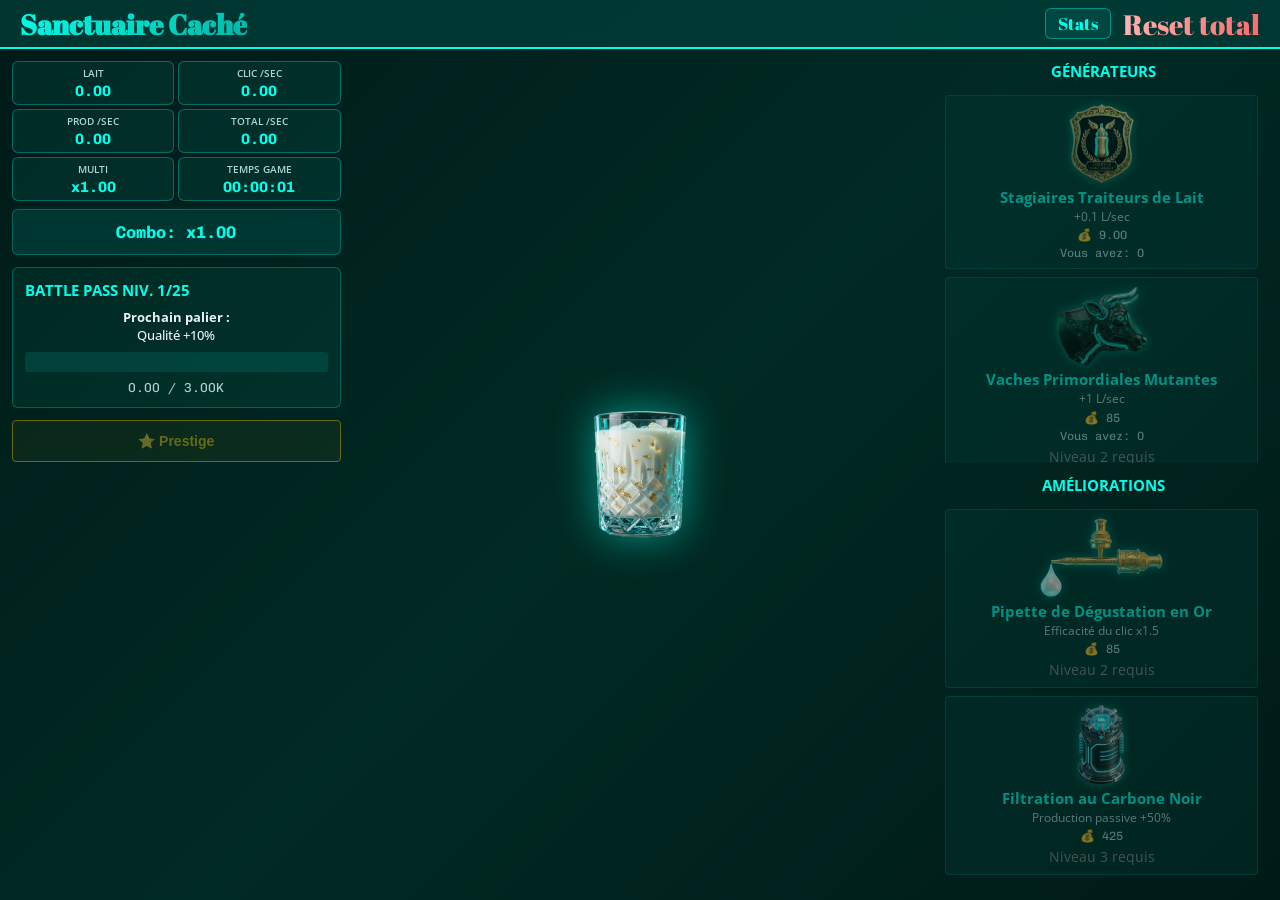
==== 019d92d8-9683-7849-a1c4-87b45a839fce/index.html @ 26a024d9 "Add initial CSS styles for application layout and components - Define global styles and CSS variable" ====
<!DOCTYPE html>
<html lang="fr">
<head>
    <meta charset="UTF-8">
    <meta name="viewport" content="width=device-width, initial-scale=1.0">
    <base href="/019d92d8-9683-7849-a1c4-87b45a839fce/">
    <title>Le Sanctuaire Caché | Cookie Clicker</title>
    <meta name="description" content="L'expérience ultime de rajeunissement">
    <link rel="icon" type="image/svg+xml" href="../assets/images/logo.svg" sizes="any">

    <link rel="preconnect" href="https://fonts.googleapis.com">
    <link rel="preconnect" href="https://fonts.gstatic.com" crossorigin>
    <link href="https://fonts.googleapis.com/css2?family=Abril+Fatface&family=Chivo+Mono:ital,wght@0,100..900;1,100..900&family=Open+Sans:ital,wght@0,300..800;1,300..800&display=swap" rel="stylesheet">
    <link rel="stylesheet" href="style.css">
    <script src="https://unpkg.com/lucide@latest" defer></script>
</head>
<body>
    <div class="mobile-blocker" role="alert" aria-live="polite">
        <div class="mobile-blocker-content">
            <h2>Jeu Non Disponible Sur Mobile</h2>
            <p>Passe sur PC ou tablette pour jouer.</p>
        </div>
    </div>

    <div class="app-container">
        <!-- HEADER COMPACT -->
        <header class="compact-header">
            <div>
                <h1>Sanctuaire Caché</h1>
            </div>
            <div class="header-actions">
                <button id="stats-btn" class="settings-btn stats-header-btn" aria-label="Ouvrir les stats">
                    <span>Stats</span>
                </button>
                <button id="reset-btn" class="settings-btn reset-header-btn" aria-label="Reset total">
                    <span>Reset total</span>
                </button>
            </div>
        </header>

        <div id="stats-panel" class="stats-panel" hidden>
            <div class="stats-panel-header">
                <h2>Statistiques</h2>
                <button id="stats-close-btn" class="stats-panel-close" aria-label="Fermer les statistiques">&times;</button>
            </div>
            <div class="stats-panel-grid">
                <div class="stats-panel-item">
                    <span>Resets totaux</span>
                    <strong id="stats-reset-count">0</strong>
                </div>
                <div class="stats-panel-item">
                    <span>Lait cumulés</span>
                    <strong id="stats-total-milk">0</strong>
                </div>
                <div class="stats-panel-item">
                    <span>Prestiges actuels</span>
                    <strong id="stats-prestige-count">0</strong>
                </div>
                <div class="stats-panel-item">
                    <span>Rebirths</span>
                    <strong id="stats-rebirth-count">0</strong>
                </div>
                <div class="stats-panel-item">
                    <span>Niveau BP</span>
                    <strong id="stats-bp-level">Niv. 1/25</strong>
                </div>
                <div class="stats-panel-item">
                    <span>Vitesse</span>
                    <strong id="stats-speed">x1</strong>
                </div>
                <div class="stats-panel-item">
                    <span>Multiplicateur clic</span>
                    <strong id="stats-click-mult">x1.00</strong>
                </div>
                <div class="stats-panel-item">
                    <span>Temps total joué</span>
                    <strong id="stats-total-playtime">00:00:00</strong>
                </div>
            </div>
        </div>

        <!-- MAIN GRID LAYOUT -->
        <main class="main-grid">
            <!-- LEFT: STATS & BATTLE PASS -->
            <aside class="sidebar-left">
                <div class="stats-compact">
                    <div class="stat-mini">
                        <span class="stat-label">Lait</span>
                        <span class="stat-value" id="milk-count">0</span>
                    </div>
                    <div class="stat-mini">
                        <span class="stat-label">Clic /sec</span>
                        <span class="stat-value" id="tap-per-second">0</span>
                    </div>
                    <div class="stat-mini">
                        <span class="stat-label">Prod /sec</span>
                        <span class="stat-value" id="gen-per-second">0</span>
                    </div>
                    <div class="stat-mini">
                        <span class="stat-label">Total /sec</span>
                        <span class="stat-value" id="milk-per-second">0</span>
                    </div>
                    <div class="stat-mini">
                        <span class="stat-label">Multi</span>
                        <span class="stat-value" id="multiplier">x1</span>
                    </div>
                    <div class="stat-mini">
                        <span class="stat-label">Temps game</span>
                        <span class="stat-value" id="game-runtime">00:00:00</span>
                    </div>
                    <div class="combo-counter" id="combo-multiplier"></div>
                </div>

                <div class="bp-compact">
                    <div class="bp-mini-header" id="bp-level-display">Battle Pass Niv. 1/25</div>
                    <div class="bp-next-reward" id="bp-next-reward">Déverrouille "Pipette de Dégustation en Or"</div>
                    <div class="bp-mini-bar">
                        <div class="bp-mini-progress" id="bp-progress"></div>
                    </div>
                    <div class="bp-mini-text" id="bp-progress-text">0 / 100</div>
                </div>

                <div class="prestige-mini">
                    <button id="prestige-btn" class="prestige-btn-compact" disabled>
                        ⭐ Prestige
                    </button>
                    <div id="prestige-description" class="prestige-description" hidden>
                        <strong>Recommencer à 0</strong> mais garder +0.5x multiplicateur de clics permanent
                    </div>
                </div>
            </aside>

            <!-- CENTER: CLICKER -->
            <section class="center-clicker">
                <div class="clicker-wrapper">
                    <button id="main-clicker" class="main-button-compact" title="Cliquez!">
                        <img src="icons/verre.png" alt="Verre de lait" class="clicker-image">
                    </button>
                    <div class="click-feedback" id="click-feedback"></div>
                </div>
            </section>

            <!-- RIGHT: SHOP MINIMAL -->
            <aside class="sidebar-right">
                <div class="mini-shop">
                    <div class="shop-header">Générateurs</div>
                    <div class="generators-mini" id="generators-grid"></div>
                </div>

                <div class="mini-upgrades">
                    <div class="upgrades-header">Améliorations</div>
                    <div class="upgrades-mini" id="upgrades-grid"></div>
                </div>
            </aside>
        </main>
    </div>

    <script src="main.js"></script>
</body>
</html>
---- 019d92d8-9683-7849-a1c4-87b45a839fce/style.css ----
* {
    margin: 0;
    padding: 0;
    box-sizing: border-box;
    user-select: none;
}

:root {
    /* Colors */
    --cyan: #00FFEA;
    --teal: #00B8A8;
    --dark-800: #003D38;
    --dark-600: #005A52;
    --dark-300: #00665D;
    --gold: #FFD700;
    --text-light: #E8F4F3;
    --text-muted: #B0D4D0;
    
    /* Spacing */
    --spacing-xs: 4px;
    --spacing-sm: 6px;
    --spacing-md: 8px;
    --spacing-lg: 12px;
    --spacing-xl: 20px;
    --spacing-2xl: 40px;
    
    /* Font Sizes */
    --font-xs: 12px;
    --font-sm: 13px;
    --font-md: 14px;
    --font-lg: 15px;
    --font-xl: 17px;
    --font-2xl: 22px;
    --font-3xl: 28px;
    --font-4xl: 90px;
    
    /* Font Families */
    --font-title: 'Abril Fatface', serif;
    --font-body: 'Open Sans', -apple-system, BlinkMacSystemFont, 'Segoe UI', sans-serif;
    --font-mono: 'Chivo Mono', monospace;
    
    /* Transitions */
    --transition-fast: 0.1s ease;
    --transition-normal: 0.2s ease;
    --transition-slow: 0.3s ease;
    
    /* Border Radius */
    --radius-sm: 3px;
    --radius-md: 4px;
    --radius-lg: 6px;
    
    /* Z-Index */
    --z-modal-backdrop: 999;
    --z-modal: 1000;
}

html, body {
    width: 100%;
    height: 100%;
    margin: 0;
    padding: 0;
    overflow: hidden;
}

body {
    font-family: var(--font-body);
    background: linear-gradient(135deg, #001a17 0%, #002a24 50%, #001a17 100%);
    color: var(--text-light);
    position: relative;
}

/* MAIN CONTAINER */
.app-container {
    display: flex;
    flex-direction: column;
    height: 100vh;
    width: 100%;
    overflow: hidden;
}

.mobile-blocker {
    display: none;
}

.mobile-blocker-content {
    max-width: 560px;
    padding: var(--spacing-2xl);
    border: 1px solid rgba(255, 120, 120, 0.45);
    border-radius: var(--radius-lg);
    background: rgba(50, 8, 8, 0.65);
    text-align: center;
    box-shadow: 0 0 35px rgba(255, 90, 90, 0.2);
}

.mobile-blocker-content h2 {
    font-family: var(--font-title);
    font-size: var(--font-3xl);
    margin-bottom: var(--spacing-lg);
    color: #ff9d9d;
}

.mobile-blocker-content p {
    font-size: var(--font-lg);
    color: #ffd4d4;
    line-height: 1.45;
}

/* HEADER */
.compact-header {
    display: flex;
    justify-content: space-between;
    align-items: center;
    padding: var(--spacing-md) var(--spacing-xl);
    background: rgba(0, 61, 56, 0.8);
    border-bottom: 2px solid var(--cyan);
    backdrop-filter: blur(10px);
    flex-shrink: 0;
    gap: var(--spacing-lg);
}

.compact-header h1 {
    font-family: var(--font-title);
    font-size: var(--font-3xl);
    background: linear-gradient(135deg, var(--cyan), var(--teal));
    -webkit-background-clip: text;
    -webkit-text-fill-color: transparent;
    background-clip: text;
    line-height: 1;
}

.compact-header > div {
    display: flex;
    align-items: center;
    gap: var(--spacing-lg);
}

.header-actions {
    display: flex;
    align-items: center;
    gap: var(--spacing-md);
}

.bp-level-badge {
    background: rgba(0, 255, 234, 0.1);
    border: 1px solid var(--cyan);
    color: var(--cyan);
    padding: var(--spacing-xs) var(--spacing-md);
    border-radius: var(--radius-md);
    font-size: var(--font-xs);
    font-weight: bold;
}

.settings-btn {
    background: rgba(0, 255, 234, 0.1);
    border: 1px solid var(--cyan);
    color: var(--cyan);
    width: 36px;
    height: 36px;
    border-radius: var(--radius-lg);
    cursor: pointer;
    display: flex;
    align-items: center;
    justify-content: center;
    transition: all var(--transition-normal);
    padding: 0;
}

.settings-btn:hover {
    background: rgba(0, 255, 234, 0.2);
}

.settings-btn i {
    width: 18px;
    height: 18px;
}

.reset-header-btn {
    width: auto;
    height: auto;
    border: none;
    background: transparent;
    padding: 0;
    gap: 0;
    color: #ff8f8f;
}

.reset-header-btn span {
    font-family: var(--font-title);
    font-size: var(--font-3xl);
    line-height: 1;
    background: linear-gradient(100deg, #ffb3b3 0%, #ff6b6b 45%, #ff2f2f 55%, #ff9d9d 100%);
    background-size: 220% 100%;
    background-position: 0% 50%;
    -webkit-background-clip: text;
    -webkit-text-fill-color: transparent;
    background-clip: text;
    transition: background-position 0.45s ease;
}

.settings-btn.reset-header-btn:hover {
    background: transparent;
}

.settings-btn.reset-header-btn:hover span {
    background-position: 100% 50%;
}

.stats-header-btn {
    width: auto;
    height: auto;
    border: 1px solid rgba(0, 255, 234, 0.4);
    background: rgba(0, 255, 234, 0.08);
    padding: var(--spacing-sm) var(--spacing-lg);
}

.stats-header-btn span {
    font-family: var(--font-title);
    font-size: var(--font-xl);
    line-height: 1;
    color: var(--cyan);
}

.stats-header-btn:hover {
    background: rgba(0, 255, 234, 0.16);
}

.stats-panel {
    position: fixed;
    top: 72px;
    right: 20px;
    z-index: 1200;
    width: min(360px, calc(100vw - 40px));
    background: rgba(0, 61, 56, 0.97);
    border: 1px solid rgba(0, 255, 234, 0.45);
    border-radius: var(--radius-lg);
    box-shadow: 0 0 30px rgba(0, 255, 234, 0.2);
    padding: var(--spacing-lg);
    backdrop-filter: blur(10px);
}

.stats-panel[hidden] {
    display: none !important;
}

.stats-panel-header {
    display: flex;
    align-items: center;
    justify-content: space-between;
    gap: var(--spacing-lg);
    margin-bottom: var(--spacing-lg);
}

.stats-panel-header h2 {
    font-family: var(--font-title);
    font-size: var(--font-2xl);
    color: var(--cyan);
}

.stats-panel-close {
    width: 30px;
    height: 30px;
    border-radius: 50%;
    border: 1px solid rgba(0, 255, 234, 0.35);
    background: rgba(0, 255, 234, 0.08);
    color: var(--cyan);
    cursor: pointer;
    font-size: 24px;
    line-height: 1;
    display: flex;
    align-items: center;
    justify-content: center;
}

.stats-panel-grid {
    display: grid;
    grid-template-columns: repeat(2, minmax(0, 1fr));
    gap: var(--spacing-md);
}

.stats-panel-item {
    border: 1px solid rgba(0, 255, 234, 0.2);
    border-radius: var(--radius-md);
    background: rgba(0, 184, 168, 0.08);
    padding: var(--spacing-md);
    display: flex;
    flex-direction: column;
    gap: var(--spacing-xs);
    min-width: 0;
}

.stats-panel-item span {
    font-size: var(--font-xs);
    text-transform: uppercase;
    color: var(--text-muted);
}

.stats-panel-item strong {
    font-family: var(--font-mono);
    font-size: var(--font-md);
    color: var(--text-light);
    word-break: break-word;
}

/* MAIN GRID */
.main-grid {
    display: grid;
    grid-template-columns: 1fr 1.75fr 1fr;
    gap: var(--spacing-lg);
    padding: var(--spacing-lg);
    flex: 1;
    overflow: hidden;
}

/* SIDEBARS */
.sidebar-left, .sidebar-right {
    display: flex;
    flex-direction: column;
    gap: var(--spacing-lg);
    overflow-y: auto;
    overflow-x: hidden;
}

.sidebar-left::-webkit-scrollbar,
.sidebar-right::-webkit-scrollbar {
    width: 6px;
}

.sidebar-left::-webkit-scrollbar-track,
.sidebar-right::-webkit-scrollbar-track {
    background: rgba(0, 255, 234, 0.05);
    border-radius: var(--radius-md);
}

.sidebar-left::-webkit-scrollbar-thumb,
.sidebar-right::-webkit-scrollbar-thumb {
    background: rgba(0, 255, 234, 0.3);
    border-radius: var(--radius-md);
}

/* STATS COMPACT */
.stats-compact {
    display: grid;
    grid-template-columns: 1fr 1fr;
    gap: var(--spacing-xs);
    overflow: visible;
}

.stat-mini {
    background: rgba(0, 184, 168, 0.1);
    border: 1px solid rgba(0, 255, 234, 0.3);
    border-radius: var(--radius-lg);
    padding: var(--spacing-xs) var(--spacing-sm);
    text-align: center;
    display: flex;
    flex-direction: column;
    gap: 2px;
    align-items: center;
    justify-content: center;
}

.stat-label {
    font-size: 10px;
    font-weight: 600;
    color: var(--text-muted);
    text-transform: uppercase;
    word-break: break-word;
}

.stat-value {
    font-size: 15px;
    font-weight: bold;
    color: var(--cyan);
    font-family: var(--font-mono);
    word-break: break-word;
}

/* BATTLE PASS COMPACT */
.bp-compact {
    background: rgba(0, 184, 168, 0.08);
    border: 1px solid rgba(0, 255, 234, 0.25);
    border-radius: var(--radius-lg);
    padding: var(--spacing-lg);
    display: flex;
    flex-direction: column;
    gap: var(--spacing-md);
    overflow: hidden;
}

.bp-mini-header {
    font-size: var(--font-lg);
    font-weight: bold;
    text-transform: uppercase;
    color: var(--cyan);
}

.bp-mini-bar {
    width: 100%;
    height: 20px;
    background: rgba(0, 255, 234, 0.1);
    border-radius: var(--radius-sm);
    overflow: hidden;
}

.bp-mini-progress {
    height: 100%;
    background: linear-gradient(90deg, var(--cyan), var(--teal));
    width: 0%;
    transition: width var(--transition-slow);
    box-shadow: 0 0 10px rgba(0, 255, 234, 0.5);
}

.bp-mini-text {
    font-size: var(--font-sm);
    color: var(--text-muted);
    font-family: var(--font-mono);
    text-align: center;
    word-break: break-word;
}

.bp-next-reward {
    font-size: var(--font-sm);
    color: var(--text-light);
    text-align: center;
    word-break: break-word;
    font-weight: 500;
}

.bp-mini-rewards {
    display: flex;
    flex-direction: column;
    gap: var(--spacing-xs);
    overflow-y: auto;
    min-width: 0;
    padding-right: 5px;
}

.bp-mini-rewards::-webkit-scrollbar {
    width: 4px;
}

.bp-mini-rewards::-webkit-scrollbar-thumb {
    background: rgba(0, 255, 234, 0.2);
    border-radius: 2px;
}

.bp-reward {
    display: flex;
    flex-direction: column;
    align-items: center;
    justify-content: center;
    gap: var(--spacing-xs);
    font-size: var(--font-xs);
    padding: var(--spacing-xs);
    background: rgba(0, 255, 234, 0.05);
    border: 1px solid rgba(0, 255, 234, 0.1);
    border-radius: var(--radius-sm);
    color: var(--text-muted);
    word-break: break-word;
}

.bp-reward.unlocked {
    border-color: var(--cyan);
    background: rgba(0, 255, 234, 0.15);
    color: var(--cyan);
}

.bp-reward-icon {
    font-size: 12px;
    line-height: 1;
}

/* CENTER CLICKER */
.center-clicker {
    display: flex;
    flex-direction: column;
    align-items: center;
    justify-content: center;
    gap: var(--spacing-lg);
    position: relative;
}

.clicker-wrapper {
    position: relative;
    display: flex;
    flex-direction: column;
    align-items: center;
    gap: var(--spacing-md);
}

.main-button-compact {
    width: 180px;
    height: 180px;
    border-radius: 0;
    background: none;
    border: none;
    cursor: pointer;
    transition: all var(--transition-fast);
    display: flex;
    align-items: center;
    justify-content: center;
    position: relative;
    overflow: visible;
    box-shadow: none;
    padding: 20px;
}

.main-button-compact:hover {
    transform: scale(1.05);
}

.main-button-compact:active {
    transform: scale(0.95);
}

.clicker-image {
    width: 100%;
    height: 100%;
    object-fit: contain;
    filter: drop-shadow(0 0 20px rgba(0, 255, 234, 0.5));
    user-select: none;
    pointer-events: none;
}

.click-feedback {
    position: absolute;
    width: 80px;
    height: 80px;
    border-radius: 50%;
    pointer-events: none;
    bottom: 0;
    left: 50%;
    transform: translateX(-50%);
}

.click-particle {
    position: fixed;
    font-size: 20px;
    font-weight: bold;
    color: var(--cyan);
    text-shadow: 0 0 10px rgba(0, 255, 234, 0.6);
    pointer-events: none;
    font-family: var(--font-mono);
    white-space: nowrap;
    z-index: 100;
    --drift: 0;
}

.combo-counter {
    grid-column: 1 / -1;
    font-size: var(--font-xl);
    font-weight: bold;
    color: var(--cyan);
    font-family: var(--font-mono);
    position: relative;
    background: rgba(0, 61, 56, 0.8);
    padding: var(--spacing-md) var(--spacing-lg);
    border-radius: var(--radius-lg);
    border: 1px solid rgba(0, 255, 234, 0.25);
    box-shadow: 0 0 5px rgba(0, 255, 234, 0.1);
    min-width: 0;
    min-height: 46px;
    margin-top: var(--spacing-xs);
    display: flex;
    align-items: center;
    justify-content: center;
    word-break: break-word;
    --combo-progress: 0;
    z-index: 2;
}

.combo-counter.combo-active {
    border-color: rgba(0, 255, 234, calc(0.8 - var(--combo-progress) * 0.75));
    background-color: rgba(0, 61, 56, calc(0.8 + var(--combo-progress) * 0.2));
    z-index: 5;
}

/* RIGHT SIDEBAR - SHOP */
.sidebar-right {
    display: grid;
    grid-template-rows: auto auto auto;
    gap: var(--spacing-lg);
}

.mini-shop,
.mini-upgrades {
    display: flex;
    flex-direction: column;
    gap: var(--spacing-md);
    min-height: 0;
    flex: 1;
}

.shop-header,
.upgrades-header {
    font-size: var(--font-lg);
    font-weight: bold;
    text-transform: uppercase;
    color: var(--cyan);
    padding: 0 var(--spacing-md);
    text-align: center;
}

.generators-mini,
.upgrades-mini {
    display: grid;
    grid-template-columns: 1fr;
    gap: var(--spacing-md);
    overflow-y: auto;
    overflow-x: hidden;
    scrollbar-gutter: stable;
    min-height: 0;
    min-width: 0;
    padding: var(--spacing-sm);
    scroll-padding-bottom: var(--spacing-sm);
}

.upgrades-mini .upgrade-card:last-child {
    margin-bottom: 2px;
}

.generators-mini::-webkit-scrollbar,
.upgrades-mini::-webkit-scrollbar {
    width: 4px;
}

.generators-mini::-webkit-scrollbar-thumb,
.upgrades-mini::-webkit-scrollbar-thumb {
    background: rgba(0, 255, 234, 0.25);
    border-radius: 2px;
}

.generator-card,
.upgrade-card {
    background: rgba(0, 61, 56, 0.6);
    border: 1px solid rgba(0, 255, 234, 0.2);
    border-radius: var(--radius-md);
    padding: var(--spacing-md);
    cursor: default;
    transition: all var(--transition-normal);
    display: flex;
    flex-direction: column;
    gap: var(--spacing-xs);
    align-items: center;
    justify-content: center;
    font-size: var(--font-md);
    min-width: 0;
    word-break: break-word;
    text-align: center;
    outline: none;
}

.generator-card:hover,
.upgrade-card:hover {
    border-color: var(--cyan);
    background: rgba(0, 184, 168, 0.15);
}

.upgrade-card.purchased {
    border-color: rgba(64, 255, 138, 0.9);
    background: rgba(15, 93, 46, 0.5);
    cursor: default;
}

.purchased .upgrade-name {
    color: rgb(19 206 93);
}

.upgrade-bought-label {
    color: rgb(140 255 186);
    font-weight: 800;
}

/* Cartes non achetables */
.generator-card:has(.buy-btn[style*="display: none"]) {
    opacity: 0.5;
    cursor: default;
}

.generator-card:has(.buy-btn[style*="display: none"]):hover {
    border-color: rgba(0, 255, 234, 0.2);
    background: rgba(0, 61, 56, 0.6);
}

.upgrade-card.locked {
    opacity: 0.5;
    cursor: default;
}

.upgrade-card.locked:hover {
    border-color: rgba(0, 255, 234, 0.2);
    background: rgba(0, 61, 56, 0.6);
}

.generator-card:disabled,
.upgrade-card:disabled {
    opacity: 0.5;
    cursor: not-allowed;
}

.generator-icon,
.upgrade-icon {
    font-size: 20px;
    line-height: 1;
}

.generator-name,
.upgrade-name {
    font-weight: bold;
    color: var(--cyan);
    line-height: 1.2;
    font-size: var(--font-lg);
    word-break: break-word;
}

.generator-effect,
.upgrade-effect {
    font-size: var(--font-xs);
    color: var(--text-muted);
    line-height: 1.2;
    word-break: break-word;
}

.generator-count,
.generator-price,
.upgrade-price {
    font-size: var(--font-xs);
    color: var(--text-muted);
    font-family: var(--font-mono);
    word-break: break-word;
}

.buy-btn {
    background: rgba(0, 255, 234, 0.15);
    border: 1px solid rgba(0, 255, 234, 0.4);
    color: var(--cyan);
    padding: var(--spacing-sm) var(--spacing-md);
    border-radius: var(--radius-md);
    cursor: pointer;
    font-size: var(--font-sm);
    font-weight: bold;
    transition: all var(--transition-normal);
    margin-top: var(--spacing-xs);
    display: flex;
    align-items: center;
    justify-content: center;
    word-break: break-word;
    outline: none;
}

.buy-btn:hover:not(:disabled) {
    background: rgba(0, 255, 234, 0.25);
    border-color: var(--cyan);
}

.buy-btn:disabled {
    opacity: 0.5;
    cursor: not-allowed;
}

/* PRESTIGE BUTTON */
.prestige-mini {
    margin-top: 0;
    flex-shrink: 0;
    display: flex;
    flex-direction: column;
}

.prestige-btn-compact {
    width: 100%;
    padding: var(--spacing-lg);
    background: rgba(255, 215, 0, 0.1);
    border: 1px solid var(--gold);
    color: var(--gold);
    border-radius: var(--radius-md);
    font-size: var(--font-md);
    font-weight: bold;
    cursor: pointer;
    transition: all var(--transition-normal);
    display: flex;
    align-items: center;
    justify-content: center;
    word-break: break-word;
}

.prestige-btn-compact:hover:not(:disabled) {
    background: rgba(255, 215, 0, 0.2);
    box-shadow: 0 0 10px rgba(255, 215, 0, 0.3);
}

.prestige-btn-compact:disabled {
    opacity: 0.4;
    cursor: not-allowed;
}

.prestige-description {
    margin-top: var(--spacing-md);
    padding: var(--spacing-md);
    background: rgba(0, 255, 234, 0.1);
    border: 1px solid rgba(0, 255, 234, 0.3);
    border-radius: var(--radius-sm);
    font-size: var(--font-sm);
    color: var(--cyan);
    text-align: center;
    line-height: 1.4;
    word-break: break-word;
    animation: slideDown var(--transition-normal) ease-out;
}

.prestige-description[hidden] {
    display: none;
}

@keyframes slideDown {
    from {
        opacity: 0;
        transform: translateY(-10px);
    }
    to {
        opacity: 1;
        transform: translateY(0);
    }
}

/* MODAL */
.modal-backdrop {
    position: fixed;
    inset: 0;
    background: rgba(0, 0, 0, 0.7);
    backdrop-filter: blur(4px);
    z-index: var(--z-modal-backdrop);
}

.modal {
    position: fixed;
    top: 50%;
    left: 50%;
    transform: translate(-50%, -50%);
    background: rgba(0, 61, 56, 0.95);
    border: 2px solid var(--cyan);
    border-radius: var(--radius-lg);
    z-index: var(--z-modal);
    box-shadow: 0 0 40px rgba(0, 255, 234, 0.2);
    max-width: 90vw;
}

.modal[hidden],
.modal-backdrop[hidden] {
    display: none !important;
}

.modal-content {
    display: flex;
    flex-direction: column;
}

.modal-header {
    display: flex;
    justify-content: space-between;
    align-items: center;
    padding: var(--spacing-xl);
    border-bottom: 1px solid rgba(0, 255, 234, 0.2);
    gap: var(--spacing-lg);
}

.modal-header h2 {
    font-family: var(--font-title);
    font-size: var(--font-3xl);
    background: linear-gradient(135deg, var(--cyan), var(--teal));
    -webkit-background-clip: text;
    -webkit-text-fill-color: transparent;
    background-clip: text;
    word-break: break-word;
}

.modal-close {
    background: none;
    border: none;
    color: var(--cyan);
    font-size: 24px;
    cursor: pointer;
    width: 32px;
    height: 32px;
    display: flex;
    align-items: center;
    justify-content: center;
    transition: transform var(--transition-normal);
    flex-shrink: 0;
}

.modal-close:hover {
    transform: rotate(90deg);
}

.modal-body {
    display: flex;
    flex-direction: column;
    gap: var(--spacing-lg);
    padding: var(--spacing-xl);
}

.modal-btn {
    padding: var(--spacing-lg) var(--spacing-xl);
    background: rgba(0, 184, 168, 0.15);
    border: 1px solid var(--cyan);
    color: var(--cyan);
    border-radius: var(--radius-md);
    cursor: pointer;
    font-weight: bold;
    transition: all var(--transition-normal);
    font-size: var(--font-xl);
    display: flex;
    align-items: center;
    justify-content: center;
    word-break: break-word;
}

.modal-btn:hover {
    background: rgba(0, 184, 168, 0.25);
    box-shadow: 0 0 15px rgba(0, 255, 234, 0.2);
}

.modal-btn.reset-btn {
    background: rgba(220, 53, 69, 0.1);
    border-color: #dc3545;
    color: #dc3545;
}

.modal-btn.reset-btn:hover {
    background: rgba(220, 53, 69, 0.2);
    box-shadow: 0 0 15px rgba(220, 53, 69, 0.2);
}

.generator-icon img,
.upgrade-icon img,
.bp-reward-icon img {
    height: 80px;
    object-fit: contain;
    filter: drop-shadow(0 0 5px rgba(0, 255, 234, 0.4));
    display: block;
    margin: 0 auto;
}

/* ANIMATIONS */
@keyframes rain-down {
    0% {
        transform: translateY(0) translateX(var(--tx, 0px));
        opacity: 1;
    }
    100% {
        transform: translateY(120px) translateX(var(--tx, 0px));
        opacity: 0;
    }
}

@keyframes float-up {
    to {
        transform: translate(calc(-50% + var(--drift)), -120px);
        opacity: 0;
    }
}

@keyframes bounce {
    0%, 100% { transform: scale(1); }
    50% { transform: scale(1.1); }
}

@keyframes pulse-ring {
    0% {
        box-shadow: 0 0 0 0 rgba(0, 255, 234, 0.4);
    }
    70% {
        box-shadow: 0 0 0 20px rgba(0, 255, 234, 0);
    }
    100% {
        box-shadow: 0 0 0 0 rgba(0, 255, 234, 0);
    }
}

/* RESPONSIVE */
@media (max-width: 799px) {
    .app-container {
        display: none;
    }

    .stats-panel {
        display: none !important;
    }

    .mobile-blocker {
        display: flex;
        width: 100vw;
        height: 100vh;
        align-items: center;
        justify-content: center;
        padding: var(--spacing-xl);
    }
}

@media (max-width: 600px) {
    .compact-header {
        padding: var(--spacing-md) var(--spacing-lg);
    }

    .compact-header h1 {
        font-size: var(--font-lg);
    }

    .bp-level-badge {
        font-size: var(--font-xs);
    }

    .main-button-compact {
        width: 100px;
        height: 100px;
    }

    .main-grid {
        gap: var(--spacing-sm);
        padding: var(--spacing-sm);
    }
}
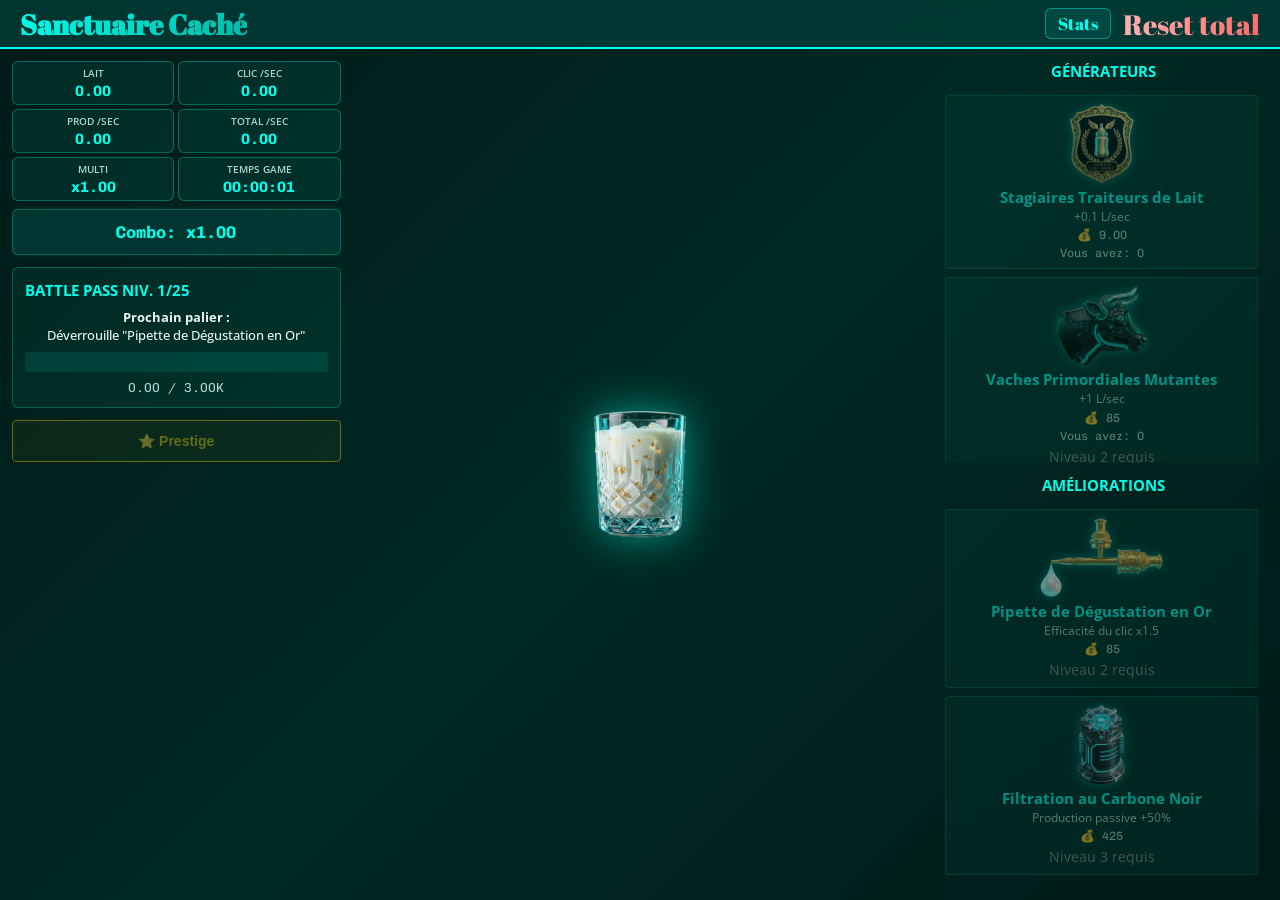
==== commit f04418f5: "feat: Update game statistics display and enhance battle pass rewards" ====
--- a/019d92d8-9683-7849-a1c4-87b45a839fce/index.html
+++ b/019d92d8-9683-7849-a1c4-87b45a839fce/index.html
@@ -45,7 +45,7 @@
             </div>
             <div class="stats-panel-grid">
                 <div class="stats-panel-item">
-                    <span>Resets totaux</span>
+                    <span>Parties terminées</span>
                     <strong id="stats-reset-count">0</strong>
                 </div>
                 <div class="stats-panel-item">
@@ -75,6 +75,14 @@
                 <div class="stats-panel-item">
                     <span>Temps total joué</span>
                     <strong id="stats-total-playtime">00:00:00</strong>
+                </div>
+                <div class="stats-panel-item">
+                    <span>Combo max atteint</span>
+                    <strong id="stats-max-combo">x1.00</strong>
+                </div>
+                <div class="stats-panel-item">
+                    <span>Total/sec max atteint</span>
+                    <strong id="stats-max-total-per-second">0</strong>
                 </div>
             </div>
         </div>
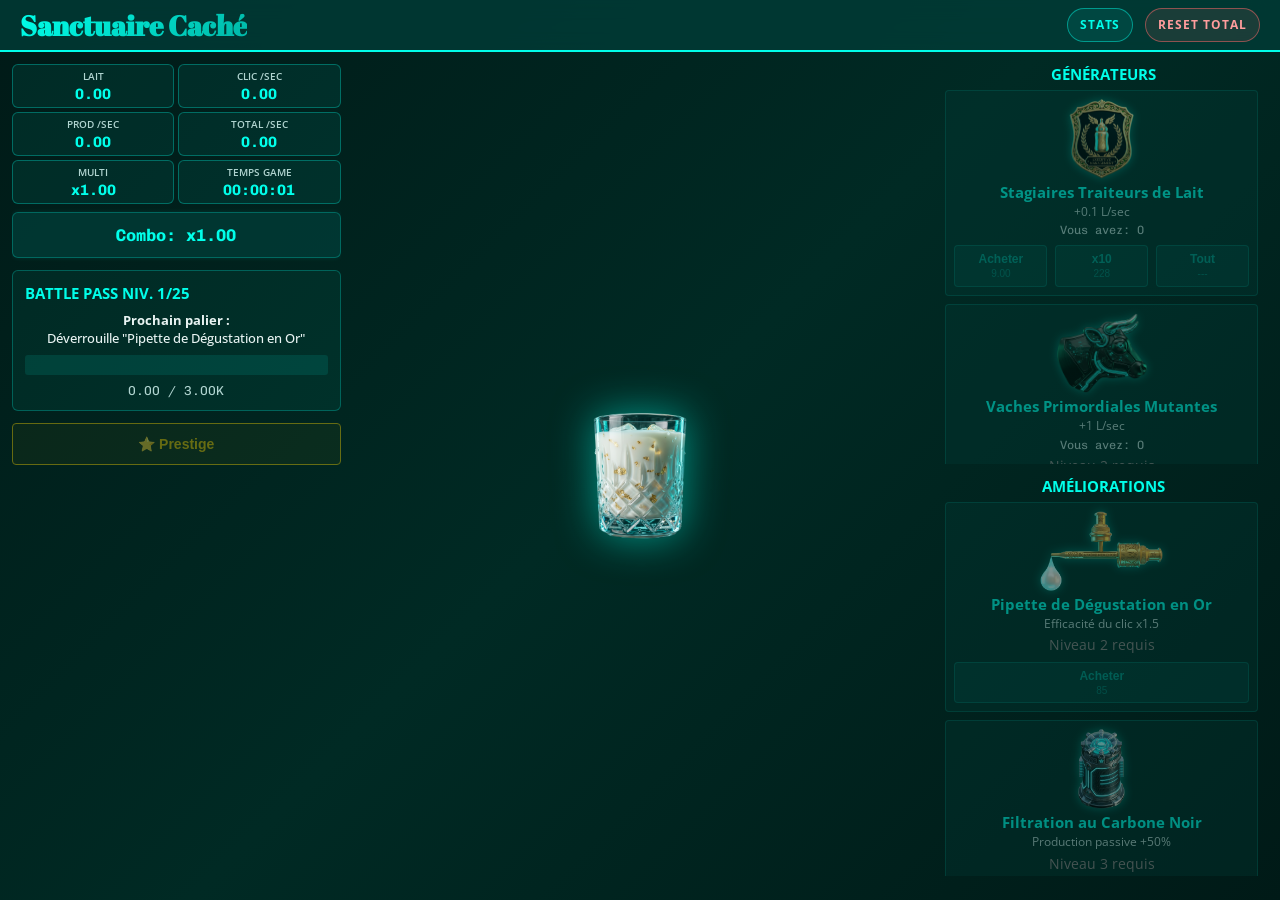
==== commit b3e85bea: "feat: Implement game modal for notifications and confirmations with enhanced UI" ====
--- a/019d92d8-9683-7849-a1c4-87b45a839fce/index.html
+++ b/019d92d8-9683-7849-a1c4-87b45a839fce/index.html
@@ -163,6 +163,18 @@
         </main>
     </div>
 
+    <div id="game-modal" class="game-modal" hidden>
+        <div class="game-modal__backdrop" data-game-modal-close></div>
+        <div class="game-modal__panel" role="dialog" aria-modal="true" aria-labelledby="game-modal-title" aria-describedby="game-modal-message">
+            <h2 id="game-modal-title" class="game-modal__title">Notification</h2>
+            <p id="game-modal-message" class="game-modal__message"></p>
+            <div class="game-modal__actions">
+                <button id="game-modal-cancel" class="settings-btn game-modal__btn game-modal__btn--secondary" type="button">Annuler</button>
+                <button id="game-modal-confirm" class="settings-btn game-modal__btn game-modal__btn--primary" type="button">OK</button>
+            </div>
+        </div>
+    </div>
+
     <script src="main.js"></script>
 </body>
 </html>
--- a/019d92d8-9683-7849-a1c4-87b45a839fce/style.css
+++ b/019d92d8-9683-7849-a1c4-87b45a839fce/style.css
@@ -69,6 +69,14 @@
     position: relative;
 }
 
+img,
+iframe,
+button {
+    user-select: none;
+    -webkit-user-select: none;
+    -webkit-user-drag: none;
+}
+
 /* MAIN CONTAINER */
 .app-container {
     display: flex;
@@ -151,72 +159,60 @@
 }
 
 .settings-btn {
-    background: rgba(0, 255, 234, 0.1);
-    border: 1px solid var(--cyan);
-    color: var(--cyan);
-    width: 36px;
-    height: 36px;
-    border-radius: var(--radius-lg);
+    border: 1px solid rgba(0, 255, 234, 0.45);
+    background: rgba(0, 255, 234, 0.08);
+    color: var(--cyan);
+    min-height: 34px;
+    padding: 0 var(--spacing-lg);
+    border-radius: 999px;
     cursor: pointer;
     display: flex;
     align-items: center;
     justify-content: center;
+    gap: var(--spacing-sm);
     transition: all var(--transition-normal);
-    padding: 0;
 }
 
 .settings-btn:hover {
-    background: rgba(0, 255, 234, 0.2);
-}
-
-.settings-btn i {
-    width: 18px;
-    height: 18px;
+    background: rgba(0, 255, 234, 0.18);
+    border-color: var(--cyan);
+    transform: translateY(-1px);
+}
+
+.settings-btn span {
+    font-family: var(--font-body);
+    font-size: var(--font-xs);
+    font-weight: 700;
+    text-transform: uppercase;
+    letter-spacing: 0.08em;
+    line-height: 1;
 }
 
 .reset-header-btn {
-    width: auto;
-    height: auto;
-    border: none;
-    background: transparent;
-    padding: 0;
-    gap: 0;
+    border-color: rgba(255, 107, 107, 0.5);
+    background: rgba(255, 107, 107, 0.1);
     color: #ff8f8f;
 }
 
 .reset-header-btn span {
-    font-family: var(--font-title);
-    font-size: var(--font-3xl);
-    line-height: 1;
-    background: linear-gradient(100deg, #ffb3b3 0%, #ff6b6b 45%, #ff2f2f 55%, #ff9d9d 100%);
-    background-size: 220% 100%;
-    background-position: 0% 50%;
-    -webkit-background-clip: text;
-    -webkit-text-fill-color: transparent;
-    background-clip: text;
-    transition: background-position 0.45s ease;
+    color: #ff9d9d;
 }
 
 .settings-btn.reset-header-btn:hover {
-    background: transparent;
+    background: rgba(255, 107, 107, 0.2);
+    border-color: #ff6b6b;
 }
 
 .settings-btn.reset-header-btn:hover span {
-    background-position: 100% 50%;
+    color: #ffd0d0;
 }
 
 .stats-header-btn {
-    width: auto;
-    height: auto;
-    border: 1px solid rgba(0, 255, 234, 0.4);
+    border-color: rgba(0, 255, 234, 0.45);
     background: rgba(0, 255, 234, 0.08);
-    padding: var(--spacing-sm) var(--spacing-lg);
 }
 
 .stats-header-btn span {
-    font-family: var(--font-title);
-    font-size: var(--font-xl);
-    line-height: 1;
     color: var(--cyan);
 }
 
@@ -301,6 +297,98 @@
     word-break: break-word;
 }
 
+/* GAME MODAL */
+.game-modal {
+    position: fixed;
+    inset: 0;
+    z-index: 1300;
+    display: flex;
+    align-items: center;
+    justify-content: center;
+    padding: var(--spacing-xl);
+}
+
+.game-modal[hidden] {
+    display: none !important;
+}
+
+.game-modal__backdrop {
+    position: absolute;
+    inset: 0;
+    background: rgba(0, 8, 7, 0.78);
+    backdrop-filter: blur(4px);
+}
+
+.game-modal__panel {
+    position: relative;
+    width: min(520px, calc(100vw - 40px));
+    max-height: calc(100vh - 40px);
+    overflow-y: auto;
+    border-radius: var(--radius-lg);
+    border: 1px solid rgba(0, 255, 234, 0.35);
+    background: linear-gradient(165deg, rgba(0, 61, 56, 0.96), rgba(0, 36, 33, 0.96));
+    box-shadow: 0 0 35px rgba(0, 255, 234, 0.18);
+    padding: var(--spacing-xl);
+}
+
+.game-modal__title {
+    margin: 0;
+    font-family: var(--font-title);
+    font-size: var(--font-2xl);
+    color: var(--cyan);
+    line-height: 1.15;
+}
+
+.game-modal__message {
+    margin-top: var(--spacing-lg);
+    margin-bottom: 0;
+    font-size: var(--font-md);
+    line-height: 1.5;
+    color: var(--text-light);
+    white-space: pre-line;
+}
+
+.game-modal__actions {
+    margin-top: var(--spacing-xl);
+    display: flex;
+    justify-content: flex-end;
+    gap: var(--spacing-md);
+}
+
+.game-modal__btn {
+    min-width: 112px;
+    height: 36px;
+    padding: 0 var(--spacing-lg);
+    border-radius: var(--radius-md);
+}
+
+.game-modal__btn span {
+    letter-spacing: 0;
+    text-transform: none;
+}
+
+.game-modal__btn--secondary {
+    border-color: rgba(176, 212, 208, 0.45);
+    color: var(--text-muted);
+    background: rgba(176, 212, 208, 0.08);
+}
+
+.game-modal__btn--secondary:hover {
+    border-color: rgba(176, 212, 208, 0.75);
+    background: rgba(176, 212, 208, 0.14);
+}
+
+.game-modal__btn--primary {
+    border-color: rgba(0, 255, 234, 0.55);
+    color: var(--cyan);
+    background: rgba(0, 255, 234, 0.14);
+}
+
+.game-modal__btn--primary:hover {
+    border-color: var(--cyan);
+    background: rgba(0, 255, 234, 0.24);
+}
+
 /* MAIN GRID */
 .main-grid {
     display: grid;
@@ -585,7 +673,6 @@
 .mini-upgrades {
     display: flex;
     flex-direction: column;
-    gap: var(--spacing-md);
     min-height: 0;
     flex: 1;
 }
@@ -671,12 +758,12 @@
 }
 
 /* Cartes non achetables */
-.generator-card:has(.buy-btn[style*="display: none"]) {
+.generator-card.locked {
     opacity: 0.5;
     cursor: default;
 }
 
-.generator-card:has(.buy-btn[style*="display: none"]):hover {
+.generator-card.locked:hover {
     border-color: rgba(0, 255, 234, 0.2);
     background: rgba(0, 61, 56, 0.6);
 }
@@ -733,7 +820,6 @@
     background: rgba(0, 255, 234, 0.15);
     border: 1px solid rgba(0, 255, 234, 0.4);
     color: var(--cyan);
-    padding: var(--spacing-sm) var(--spacing-md);
     border-radius: var(--radius-md);
     cursor: pointer;
     font-size: var(--font-sm);
@@ -745,6 +831,43 @@
     justify-content: center;
     word-break: break-word;
     outline: none;
+    width: 100%;
+    flex-direction: column;
+    gap: 2px;
+    padding: var(--spacing-sm) var(--spacing-xs);
+}
+
+.buy-actions {
+    width: 100%;
+    display: grid;
+    grid-template-columns: repeat(3, minmax(0, 1fr));
+    gap: var(--spacing-md);
+    margin-top: var(--spacing-xs);
+}
+
+.buy-actions .buy-btn {
+    width: 100%;
+    padding: var(--spacing-sm) var(--spacing-xs);
+    margin-top: 0;
+    font-size: var(--font-xs);
+    display: flex;
+    flex-direction: column;
+    align-items: center;
+    justify-content: center;
+    line-height: 1.1;
+    gap: 2px;
+    min-height: 42px;
+}
+
+.buy-btn-main {
+    font-size: var(--font-xs);
+    font-weight: 700;
+}
+
+.buy-btn-price {
+    font-size: 10px;
+    font-weight: 500;
+    opacity: 0.68;
 }
 
 .buy-btn:hover:not(:disabled) {
